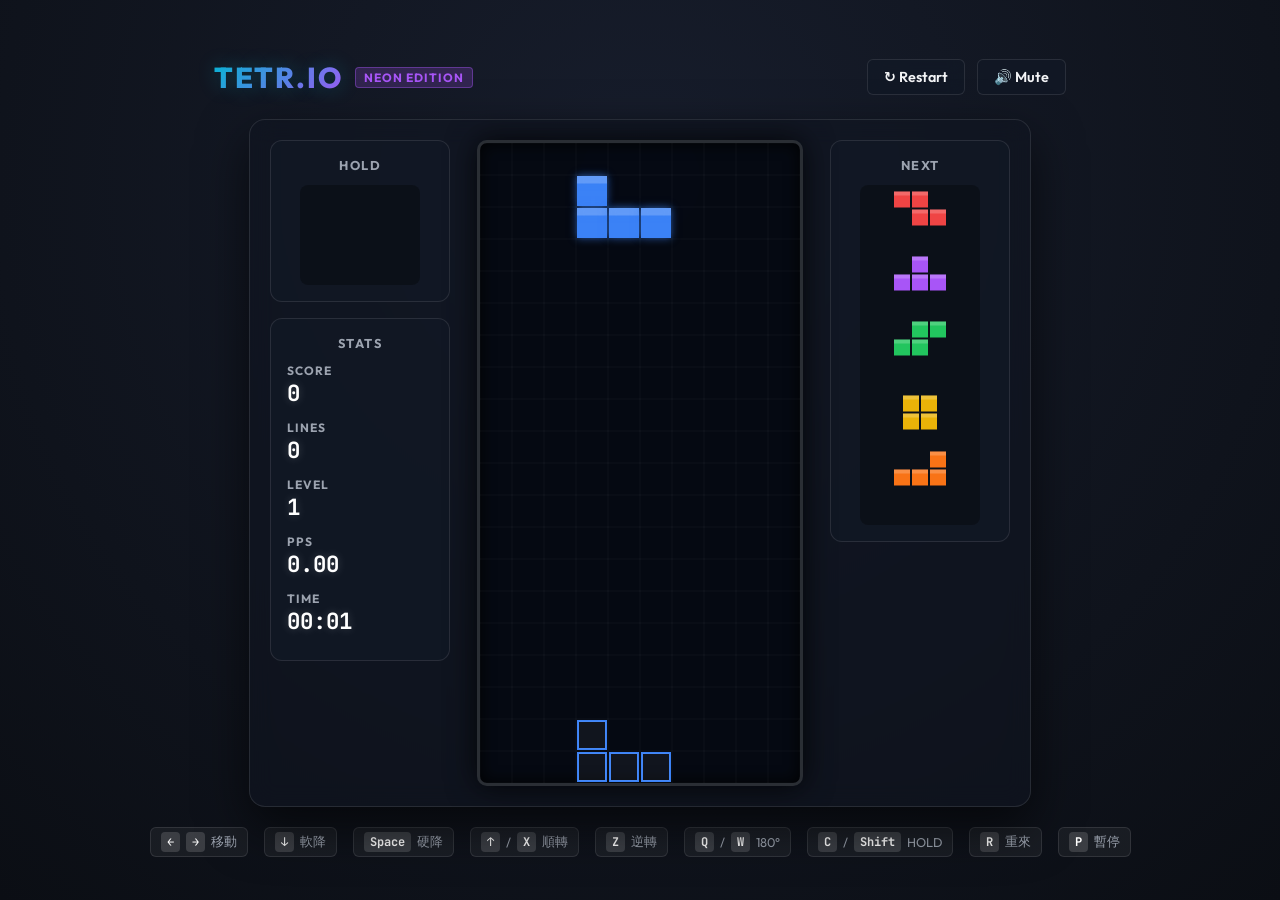
==== index.html @ 9f257d7b "Initial commit" ====
<!doctype html>
<html lang="zh-Hant">
<head>
  <meta charset="UTF-8" />
  <meta name="viewport" content="width=device-width, initial-scale=1.0" />
  <title>TETR.IO 風格 俄羅斯方塊</title>
  <link rel="preconnect" href="https://fonts.googleapis.com" />
  <link rel="preconnect" href="https://fonts.gstatic.com" crossorigin />
  <link href="https://fonts.googleapis.com/css2?family=JetBrains+Mono:wght@700&family=Outfit:wght@400;600;800;900&display=swap" rel="stylesheet" />
  <link rel="stylesheet" href="styles/main.css" />
</head>
<body>

  <!-- Header Section -->
  <header class="app-header">
    <div class="brand">
      <h1>TETR.IO</h1>
      <span class="tag">NEON EDITION</span>
    </div>
    <div class="header-controls">
      <button class="btn-icon" id="btn-restart" title="重新開始 (R)">↻ Restart</button>
      <button class="btn-icon" id="btn-mute" title="靜音 (M)">🔊 Mute</button>
    </div>
  </header>

  <!-- 3-Panel Main Shell -->
  <main class="tetris-shell">
    
    <!-- Left Side Panel: HOLD & Stats -->
    <aside class="side-panel left-panel">
      <div class="card hold-card">
        <div class="card-title">HOLD</div>
        <canvas id="hold-canvas" width="120" height="100"></canvas>
      </div>

      <div class="card stats-card">
        <div class="card-title">STATS</div>
        <div class="stats-group">
          <div class="stat-item">
            <span class="stat-label">SCORE</span>
            <span class="stat-value" id="score-val">0</span>
          </div>
          <div class="stat-item">
            <span class="stat-label">LINES</span>
            <span class="stat-value" id="lines-val">0</span>
          </div>
          <div class="stat-item">
            <span class="stat-label">LEVEL</span>
            <span class="stat-value" id="level-val">1</span>
          </div>
          <div class="stat-item">
            <span class="stat-label">PPS</span>
            <span class="stat-value" id="pps-val">0.00</span>
          </div>
          <div class="stat-item">
            <span class="stat-label">TIME</span>
            <span class="stat-value" id="time-val">00:00</span>
          </div>
        </div>

        <!-- Combo & B2B Indicators -->
        <div class="badge-container">
          <div class="badge badge-combo hidden" id="combo-badge">1 COMBO</div>
          <div class="badge badge-b2b hidden" id="b2b-badge">BACK TO BACK</div>
        </div>
      </div>
    </aside>

    <!-- Center Panel: Main Matrix -->
    <section class="matrix-container">
      <canvas id="main-canvas" width="320" height="640" aria-label="Tetris Board"></canvas>

      <!-- Floating Reward Notification Popup -->
      <div class="bonus-popup" id="bonus-popup"></div>

      <!-- Game Over / Pause Modal Overlay -->
      <div class="modal-overlay hidden" id="game-modal">
        <div class="modal-content">
          <h2 id="modal-title">GAME OVER</h2>
          <p id="modal-subtitle">按 [R] 鍵重新開始游玩</p>
        </div>
      </div>
    </section>

    <!-- Right Side Panel: NEXT 5 Queue -->
    <aside class="side-panel right-panel">
      <div class="card next-card">
        <div class="card-title">NEXT</div>
        <canvas id="next-canvas" width="120" height="340"></canvas>
      </div>
    </aside>

  </main>

  <!-- Controls Guide Footer -->
  <footer class="controls-guide">
    <div class="key-tag"><kbd>←</kbd><kbd>→</kbd> 移動</div>
    <div class="key-tag"><kbd>↓</kbd> 軟降</div>
    <div class="key-tag"><kbd>Space</kbd> 硬降</div>
    <div class="key-tag"><kbd>↑</kbd> / <kbd>X</kbd> 順轉</div>
    <div class="key-tag"><kbd>Z</kbd> 逆轉</div>
    <div class="key-tag"><kbd>Q</kbd> / <kbd>W</kbd> 180°</div>
    <div class="key-tag"><kbd>C</kbd> / <kbd>Shift</kbd> HOLD</div>
    <div class="key-tag"><kbd>R</kbd> 重來</div>
    <div class="key-tag"><kbd>P</kbd> 暫停</div>
  </footer>

  <!-- Core JavaScript Modules -->
  <script src="src/core/config.js"></script>
  <script src="src/audio/sound.js"></script>
  <script src="src/game/pieces.js"></script>
  <script src="src/core/state.js"></script>
  <script src="src/game/scoring.js"></script>
  <script src="src/game/engine.js"></script>
  <script src="src/ui/renderer.js"></script>
  <script src="src/input/keyboard.js"></script>
  <script src="src/app.js"></script>
</body>
</html>
---- styles/main.css ----
:root {
  color-scheme: dark;
  --bg-color: #0b0e14;
  --panel-bg: rgba(18, 24, 38, 0.75);
  --border-color: rgba(255, 255, 255, 0.1);
  --accent-cyan: #06b6d4;
  --accent-purple: #a855f7;
  --accent-magenta: #ec4899;
  --text-main: #f3f4f6;
  --text-muted: #9ca3af;
  --font-family: 'Outfit', system-ui, -apple-system, sans-serif;
  --font-mono: 'JetBrains Mono', monospace;
}

* {
  box-sizing: border-box;
  user-select: none;
}

body {
  min-height: 100vh;
  margin: 0;
  display: flex;
  flex-direction: column;
  align-items: center;
  justify-content: center;
  background: radial-gradient(circle at 50% 20%, #171d2c 0%, #0b0e14 100%);
  color: var(--text-main);
  font-family: var(--font-family);
  overflow-x: hidden;
}

/* Header */
.app-header {
  display: flex;
  align-items: center;
  justify-content: space-between;
  width: 100%;
  max-width: 900px;
  padding: 16px 24px;
  margin-bottom: 8px;
}

.brand {
  display: flex;
  align-items: center;
  gap: 12px;
}

.brand h1 {
  margin: 0;
  font-size: 1.8rem;
  font-weight: 800;
  letter-spacing: 2px;
  background: linear-gradient(135deg, var(--accent-cyan), var(--accent-purple));
  -webkit-background-clip: text;
  -webkit-text-fill-color: transparent;
  text-shadow: 0 0 20px rgba(6, 182, 212, 0.3);
}

.brand .tag {
  background: rgba(168, 85, 247, 0.2);
  border: 1px solid rgba(168, 85, 247, 0.4);
  color: var(--accent-purple);
  padding: 2px 8px;
  font-size: 0.75rem;
  font-weight: 700;
  border-radius: 4px;
  letter-spacing: 1px;
}

.header-controls {
  display: flex;
  gap: 12px;
}

.btn-icon {
  background: var(--panel-bg);
  border: 1px solid var(--border-color);
  color: var(--text-main);
  padding: 8px 16px;
  border-radius: 6px;
  font-family: var(--font-family);
  font-weight: 600;
  font-size: 0.9rem;
  cursor: pointer;
  transition: all 0.2s ease;
  backdrop-filter: blur(8px);
}

.btn-icon:hover {
  background: rgba(255, 255, 255, 0.1);
  border-color: var(--accent-cyan);
  box-shadow: 0 0 12px rgba(6, 182, 212, 0.3);
}

/* 3-Panel Main Layout */
.tetris-shell {
  display: grid;
  grid-template-columns: 180px 340px 180px;
  gap: 20px;
  align-items: start;
  padding: 20px;
  background: rgba(15, 21, 33, 0.6);
  border: 1px solid var(--border-color);
  border-radius: 16px;
  backdrop-filter: blur(12px);
  box-shadow: 0 20px 50px rgba(0, 0, 0, 0.6);
}

/* Side Panels */
.side-panel {
  display: flex;
  flex-direction: column;
  gap: 16px;
}

.card {
  background: var(--panel-bg);
  border: 1px solid var(--border-color);
  border-radius: 12px;
  padding: 16px;
  display: flex;
  flex-direction: column;
  align-items: center;
}

.card-title {
  font-size: 0.8rem;
  font-weight: 700;
  letter-spacing: 1.5px;
  color: var(--text-muted);
  margin-bottom: 12px;
  text-transform: uppercase;
}

/* Canvas styling */
#hold-canvas {
  background: rgba(0, 0, 0, 0.3);
  border-radius: 8px;
}

#next-canvas {
  background: rgba(0, 0, 0, 0.3);
  border-radius: 8px;
}

.matrix-container {
  position: relative;
  display: flex;
  flex-direction: column;
  align-items: center;
}

#main-canvas {
  background: rgba(6, 10, 18, 0.95);
  border: 3px solid rgba(255, 255, 255, 0.15);
  border-radius: 10px;
  box-shadow: 0 0 30px rgba(0, 0, 0, 0.8), inset 0 0 15px rgba(0, 0, 0, 0.9);
}

/* Stats Group */
.stats-group {
  width: 100%;
  display: flex;
  flex-direction: column;
  gap: 12px;
}

.stat-item {
  display: flex;
  flex-direction: column;
  align-items: flex-start;
}

.stat-label {
  font-size: 0.75rem;
  font-weight: 700;
  color: var(--text-muted);
  letter-spacing: 1px;
}

.stat-value {
  font-family: var(--font-mono);
  font-size: 1.4rem;
  font-weight: 700;
  color: #ffffff;
  text-shadow: 0 0 10px rgba(255, 255, 255, 0.2);
}

/* Badges */
.badge-container {
  display: flex;
  flex-direction: column;
  gap: 8px;
  width: 100%;
  margin-top: 8px;
}

.badge {
  padding: 6px 12px;
  border-radius: 6px;
  font-size: 0.85rem;
  font-weight: 800;
  text-align: center;
  letter-spacing: 1px;
}

.badge-combo {
  background: linear-gradient(135deg, #f59e0b, #ef4444);
  color: #fff;
  box-shadow: 0 0 12px rgba(245, 158, 11, 0.5);
  animation: pulse 1s infinite alternate;
}

.badge-b2b {
  background: linear-gradient(135deg, #3b82f6, #8b5cf6);
  color: #fff;
  box-shadow: 0 0 12px rgba(59, 130, 246, 0.5);
}

.hidden {
  display: none !important;
}

/* Floating Reward Popup */
.bonus-popup {
  position: absolute;
  top: 40%;
  left: 50%;
  transform: translate(-50%, -50%);
  pointer-events: none;
  display: flex;
  flex-direction: column;
  align-items: center;
  z-index: 20;
}

.badge-msg {
  font-size: 1.5rem;
  font-weight: 900;
  background: linear-gradient(90deg, #fce7f3, #ec4899);
  -webkit-background-clip: text;
  -webkit-text-fill-color: transparent;
  text-shadow: 0 0 20px rgba(236, 72, 153, 0.8);
}

.badge-score {
  font-family: var(--font-mono);
  font-size: 1.2rem;
  font-weight: 800;
  color: #facc15;
}

.animate-pop {
  animation: floatPop 750ms cubic-bezier(0.175, 0.885, 0.32, 1.275) forwards;
}

@keyframes floatPop {
  0% { transform: translate(-50%, -30%) scale(0.5); opacity: 0; }
  30% { transform: translate(-50%, -50%) scale(1.2); opacity: 1; }
  100% { transform: translate(-50%, -80%) scale(1); opacity: 0; }
}

@keyframes pulse {
  0% { transform: scale(1); }
  100% { transform: scale(1.05); }
}

/* Game Modal Overlay */
.modal-overlay {
  position: absolute;
  top: 0;
  left: 0;
  right: 0;
  bottom: 0;
  background: rgba(7, 10, 15, 0.85);
  backdrop-filter: blur(8px);
  display: flex;
  flex-direction: column;
  align-items: center;
  justify-content: center;
  border-radius: 10px;
  z-index: 30;
}

.modal-content {
  text-align: center;
  padding: 24px;
}

.modal-content h2 {
  font-size: 2.2rem;
  font-weight: 900;
  margin: 0 0 12px 0;
  color: #ef4444;
  text-shadow: 0 0 25px rgba(239, 68, 68, 0.6);
  letter-spacing: 2px;
}

.modal-content p {
  color: var(--text-main);
  font-size: 1rem;
  line-height: 1.6;
}

/* Footer / Controls Helper */
.controls-guide {
  margin-top: 20px;
  display: flex;
  gap: 16px;
  flex-wrap: wrap;
  justify-content: center;
}

.key-tag {
  background: rgba(255, 255, 255, 0.05);
  border: 1px solid var(--border-color);
  padding: 4px 10px;
  border-radius: 6px;
  font-size: 0.8rem;
  color: var(--text-muted);
  display: flex;
  align-items: center;
  gap: 6px;
}

.key-tag kbd {
  background: rgba(255, 255, 255, 0.15);
  color: #ffffff;
  padding: 2px 6px;
  border-radius: 4px;
  font-family: var(--font-mono);
  font-weight: 700;
  font-size: 0.75rem;
}
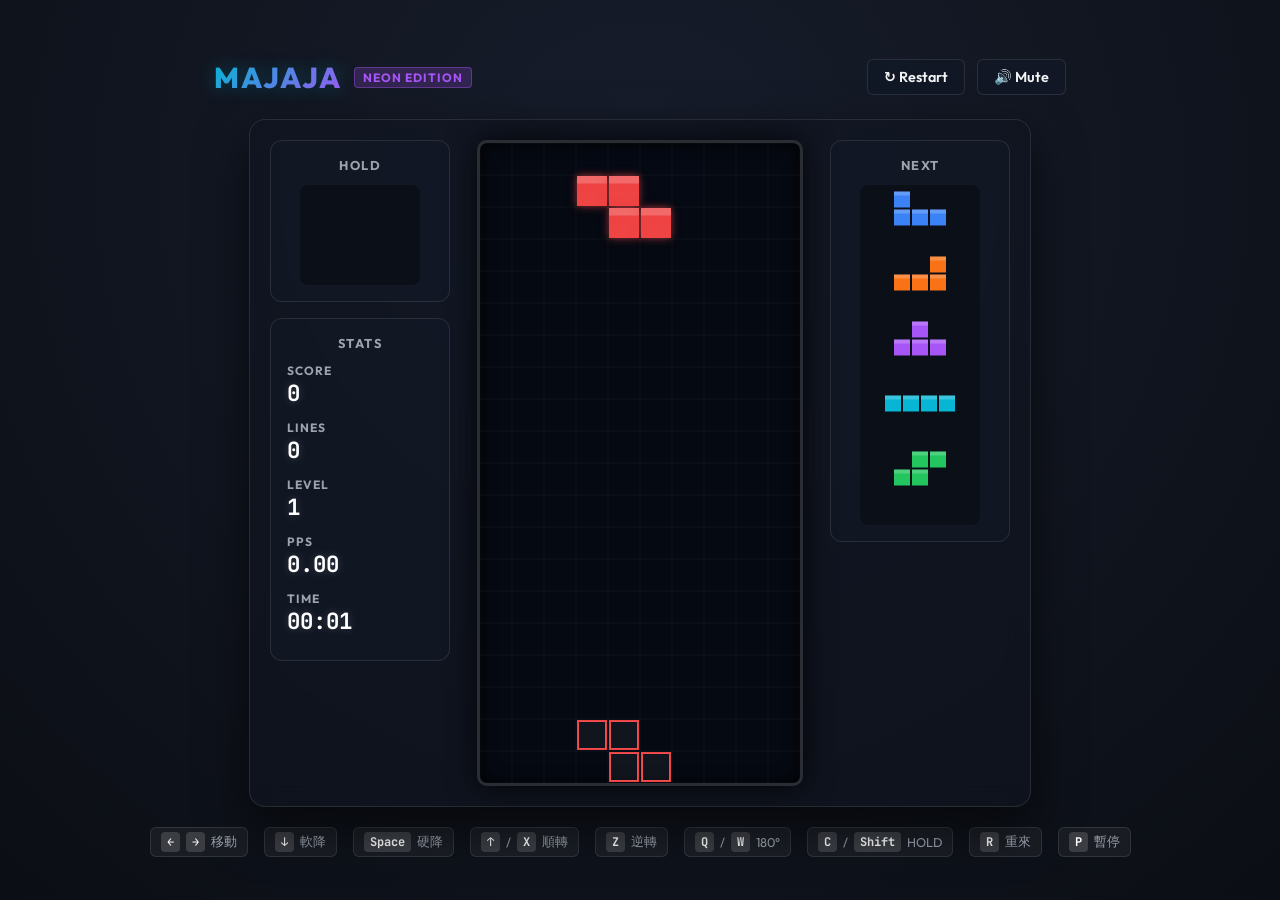
==== commit e6339844: "Update game title to MAJAJA and add sound effect" ====
--- a/index.html
+++ b/index.html
@@ -3,7 +3,7 @@
 <head>
   <meta charset="UTF-8" />
   <meta name="viewport" content="width=device-width, initial-scale=1.0" />
-  <title>TETR.IO 風格 俄羅斯方塊</title>
+  <title>MAJAJA</title>
   <link rel="preconnect" href="https://fonts.googleapis.com" />
   <link rel="preconnect" href="https://fonts.gstatic.com" crossorigin />
   <link href="https://fonts.googleapis.com/css2?family=JetBrains+Mono:wght@700&family=Outfit:wght@400;600;800;900&display=swap" rel="stylesheet" />
@@ -14,7 +14,7 @@
   <!-- Header Section -->
   <header class="app-header">
     <div class="brand">
-      <h1>TETR.IO</h1>
+      <h1>MAJAJA</h1>
       <span class="tag">NEON EDITION</span>
     </div>
     <div class="header-controls">
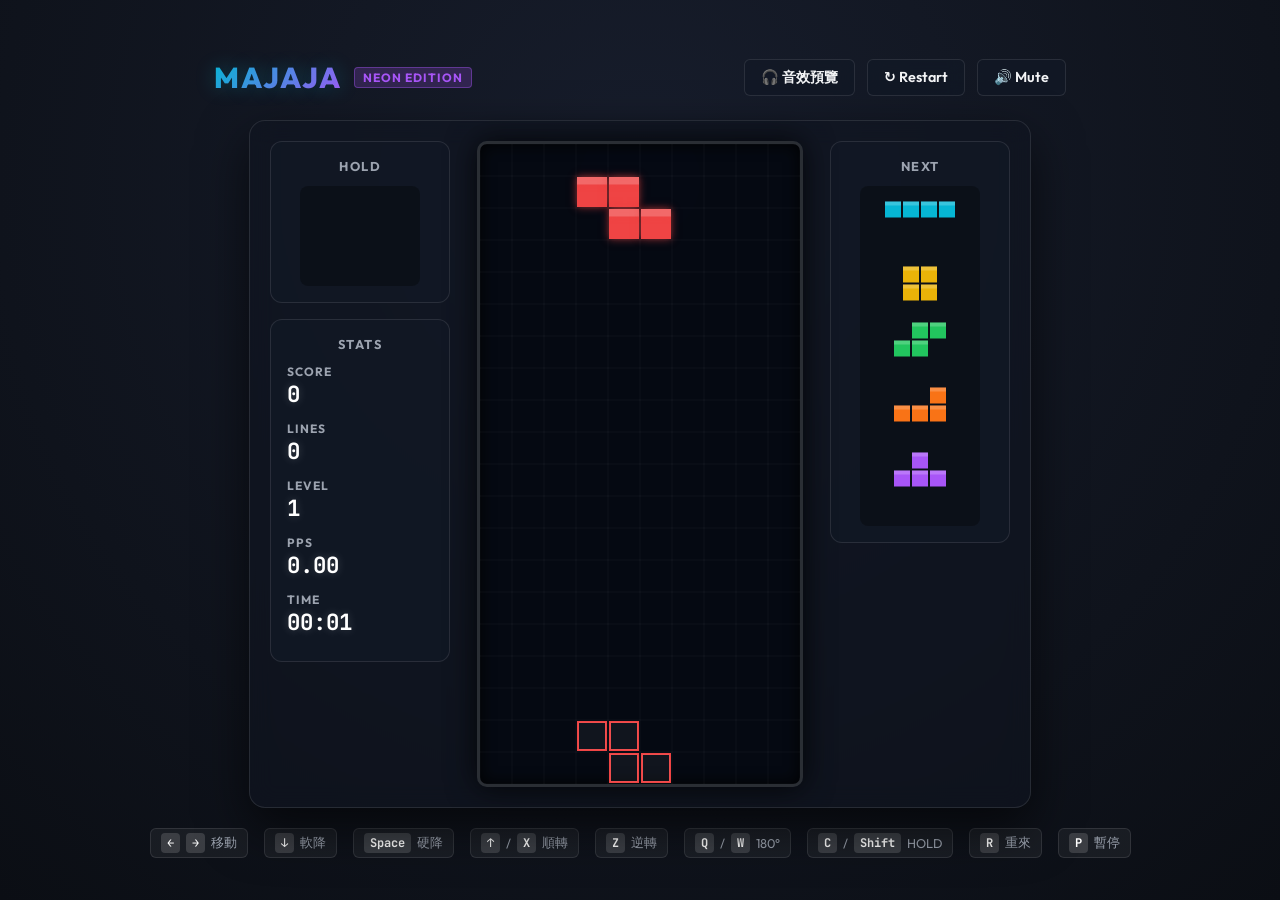
==== commit f66eec18: "Add MAJAJA sound preview panel and segment classification without BGM" ====
--- a/index.html
+++ b/index.html
@@ -18,6 +18,7 @@
       <span class="tag">NEON EDITION</span>
     </div>
     <div class="header-controls">
+      <button class="btn-icon" id="btn-sound-preview" title="音效片段試聽">🎧 音效預覽</button>
       <button class="btn-icon" id="btn-restart" title="重新開始 (R)">↻ Restart</button>
       <button class="btn-icon" id="btn-mute" title="靜音 (M)">🔊 Mute</button>
     </div>
@@ -80,6 +81,18 @@
           <p id="modal-subtitle">按 [R] 鍵重新開始游玩</p>
         </div>
       </div>
+
+      <!-- MAJAJA Sound Preview Modal Overlay -->
+      <div class="modal-overlay hidden" id="sound-preview-modal">
+        <div class="modal-content preview-modal-content">
+          <div class="modal-header">
+            <h2>🎧 MAJAJA 音效片段分類與預覽板</h2>
+            <button class="btn-icon" id="btn-close-preview">✕ 關閉</button>
+          </div>
+          <p class="preview-subtitle">點擊 ▶ 試聽各區間片段音效：</p>
+          <div class="clip-list" id="clip-list"></div>
+        </div>
+      </div>
     </section>
 
     <!-- Right Side Panel: NEXT 5 Queue -->
@@ -113,6 +126,7 @@
   <script src="src/game/scoring.js"></script>
   <script src="src/game/engine.js"></script>
   <script src="src/ui/renderer.js"></script>
+  <script src="src/ui/soundPreview.js"></script>
   <script src="src/input/keyboard.js"></script>
   <script src="src/app.js"></script>
 </body>
--- a/styles/main.css
+++ b/styles/main.css
@@ -334,3 +334,105 @@
   font-weight: 700;
   font-size: 0.75rem;
 }
+
+/* Sound Preview Modal */
+.preview-modal-content {
+  max-width: 540px;
+  width: 90%;
+  text-align: left;
+}
+
+.modal-header {
+  display: flex;
+  justify-content: space-between;
+  align-items: center;
+  margin-bottom: 12px;
+  border-bottom: 1px solid var(--border-color);
+  padding-bottom: 12px;
+}
+
+.modal-header h2 {
+  margin: 0;
+  font-size: 1.25rem;
+  color: var(--accent-cyan);
+}
+
+.preview-subtitle {
+  color: var(--text-muted);
+  font-size: 0.85rem;
+  margin-bottom: 16px;
+}
+
+.clip-list {
+  display: flex;
+  flex-direction: column;
+  gap: 10px;
+  max-height: 380px;
+  overflow-y: auto;
+  padding-right: 6px;
+}
+
+.clip-card {
+  display: flex;
+  align-items: center;
+  justify-content: space-between;
+  background: rgba(255, 255, 255, 0.04);
+  border: 1px solid var(--border-color);
+  border-radius: 8px;
+  padding: 12px 16px;
+  transition: all 0.2s ease;
+}
+
+.clip-card:hover {
+  background: rgba(6, 182, 212, 0.08);
+  border-color: var(--accent-cyan);
+}
+
+.clip-info {
+  display: flex;
+  flex-direction: column;
+  gap: 4px;
+}
+
+.clip-title {
+  font-weight: 700;
+  font-size: 0.95rem;
+  color: var(--text-main);
+}
+
+.clip-time {
+  font-size: 0.78rem;
+  color: var(--text-muted);
+  font-family: var(--font-mono);
+}
+
+.clip-action {
+  font-size: 0.8rem;
+  color: var(--text-muted);
+}
+
+.action-tag {
+  color: var(--accent-magenta);
+  font-weight: 700;
+  font-family: var(--font-mono);
+}
+
+.btn-play-clip {
+  background: linear-gradient(135deg, var(--accent-cyan), var(--accent-purple));
+  color: #ffffff;
+  border: none;
+  padding: 8px 14px;
+  border-radius: 6px;
+  font-weight: 700;
+  font-size: 0.85rem;
+  cursor: pointer;
+  box-shadow: 0 0 10px rgba(6, 182, 212, 0.3);
+  transition: all 0.2s ease;
+  white-space: nowrap;
+}
+
+.btn-play-clip:hover {
+  transform: scale(1.05);
+  box-shadow: 0 0 16px rgba(168, 85, 247, 0.5);
+}
+
